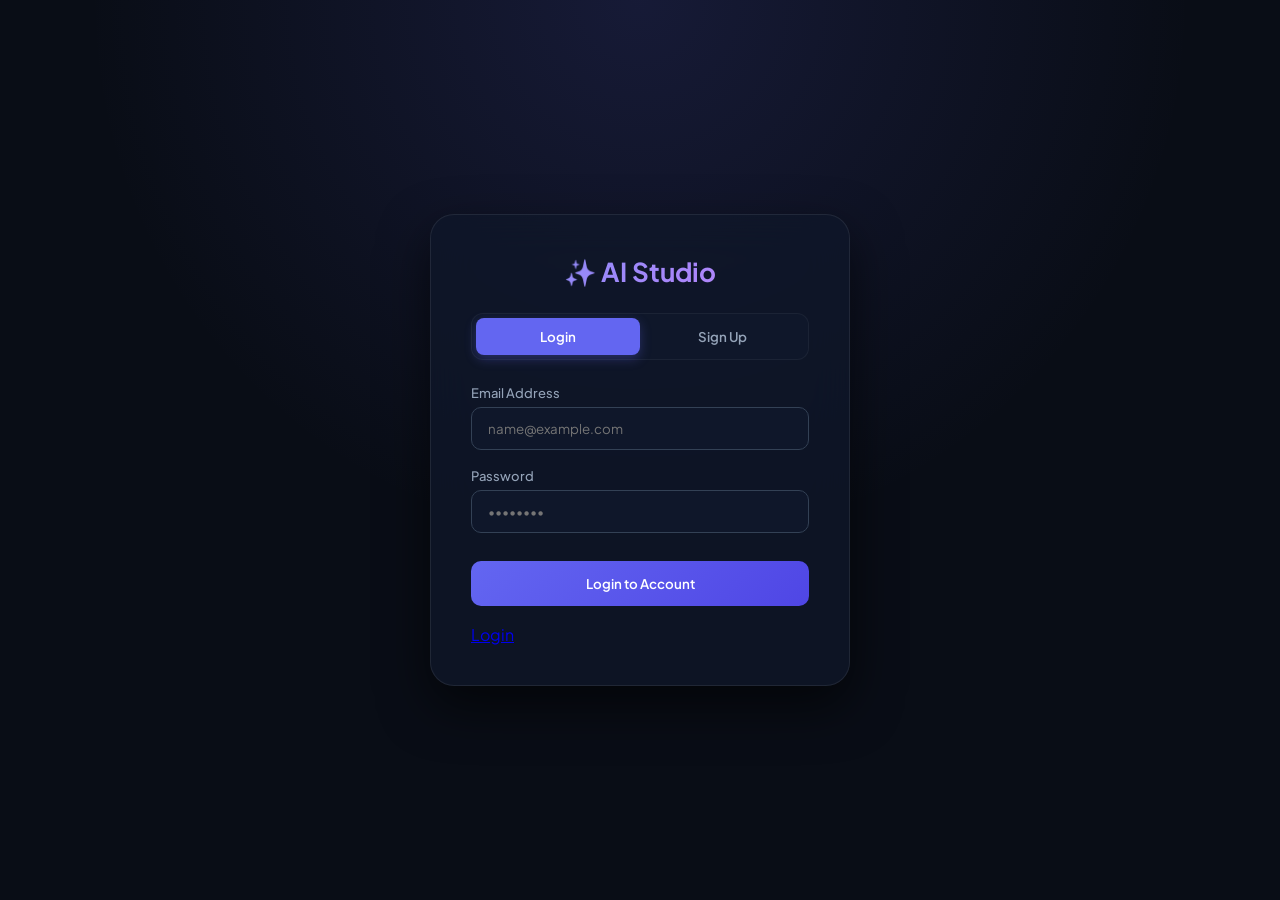
==== index.html @ b4fbde6f "Create index.html" ====
<!DOCTYPE html>
<html lang="en">
<head>
    <meta charset="UTF-8">
    <meta http-equiv="refresh" content="0; url=./auth/index.html">
    <title>Redirecting...</title>
</head>
<body>
    <p>Loading... <a href="./auth/index.html">Click here if not redirected</a></p>
</body>
</html>
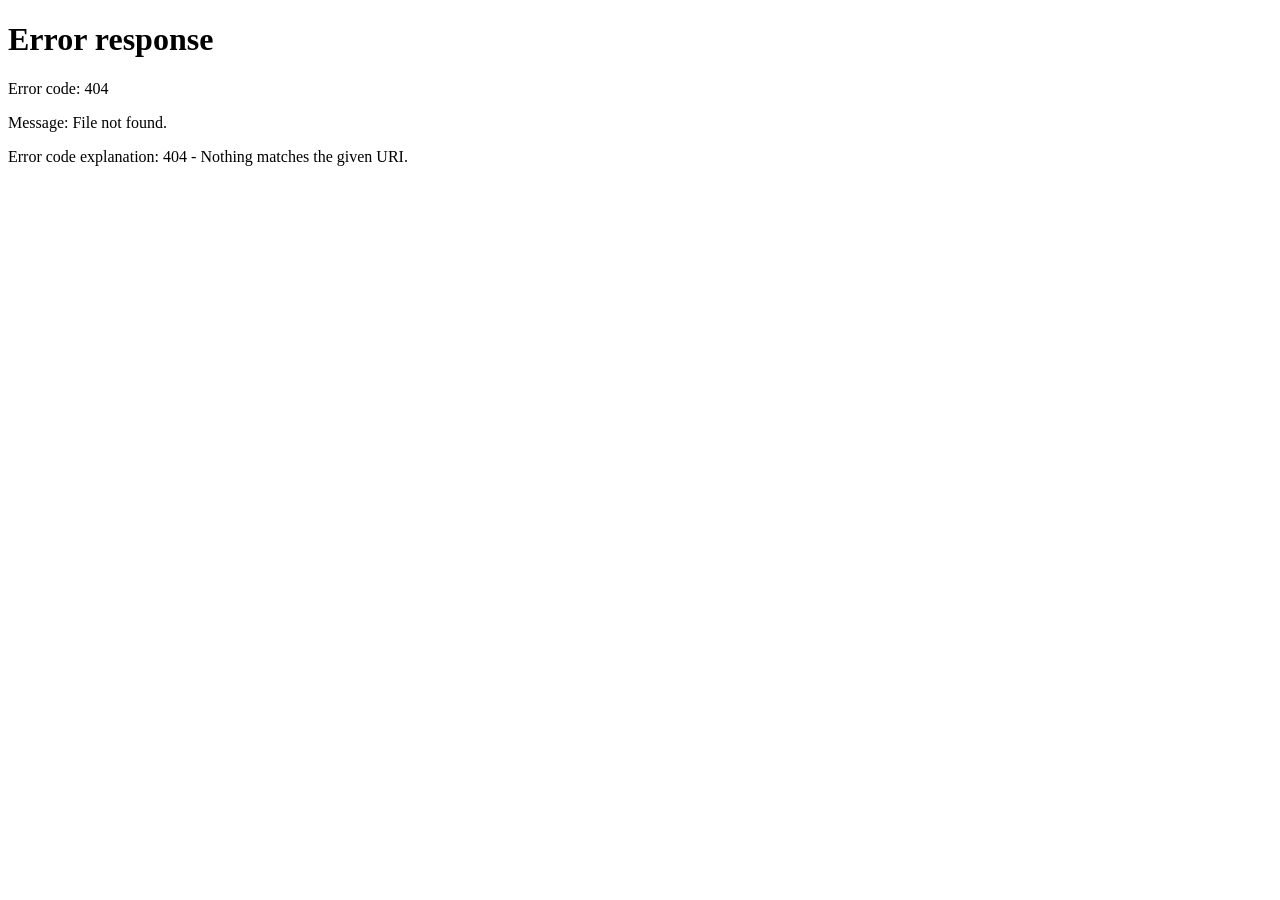
==== commit f37e24a6: "Update index.html" ====
--- a/index.html
+++ b/index.html
@@ -9,4 +9,3 @@
     <p>Loading... <a href="./auth/index.html">Click here if not redirected</a></p>
 </body>
 </html>
-
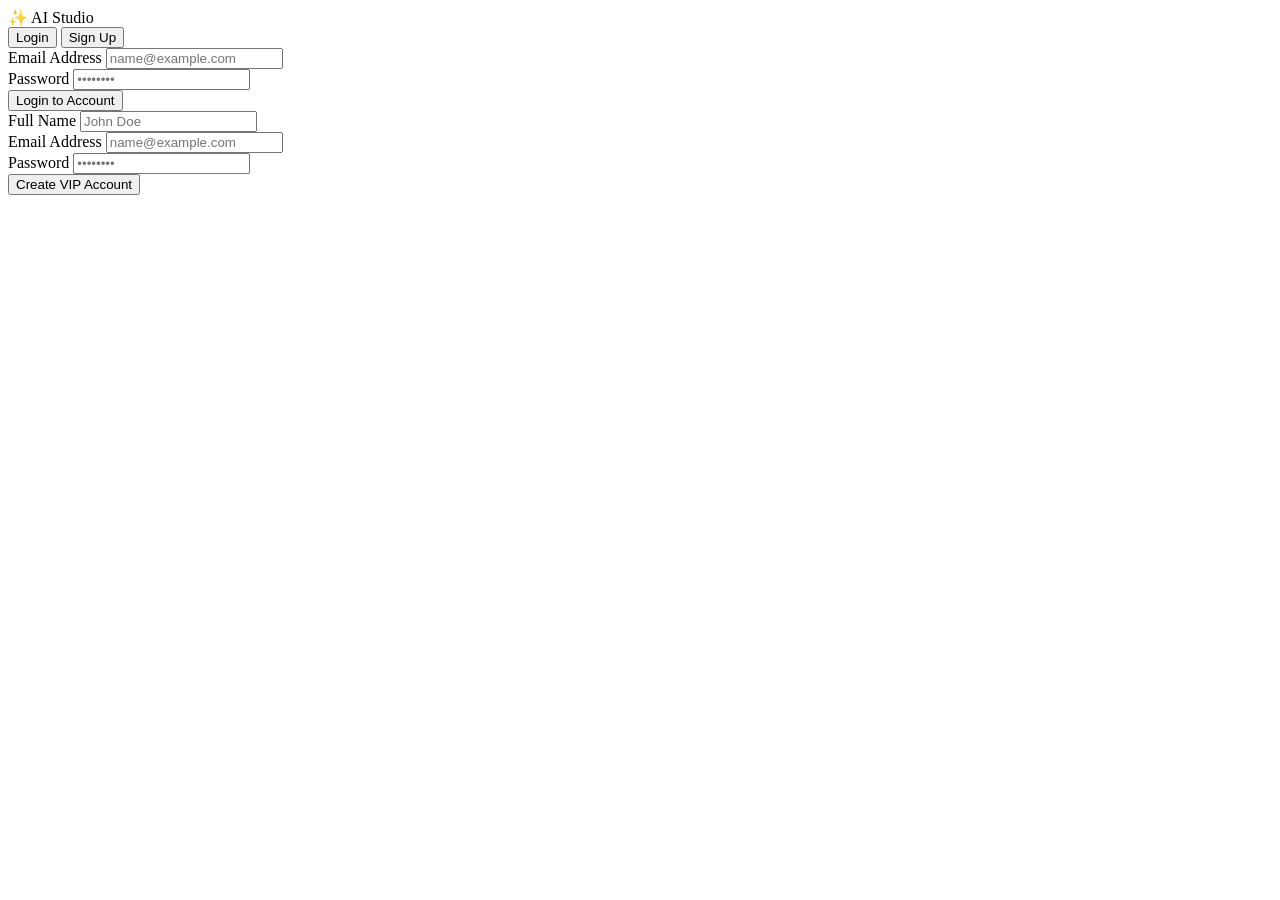
==== commit 70e6bde5: "Create index.html" ====
--- a/index.html
+++ b/index.html
@@ -2,10 +2,51 @@
 <html lang="en">
 <head>
     <meta charset="UTF-8">
-    <meta http-equiv="refresh" content="0; url=./auth/index.html">
-    <title>Redirecting...</title>
+    <meta name="viewport" content="width=device-width, initial-scale=1.0">
+    <title>AI Studio - Authentication</title>
+    <link rel="stylesheet" href="style.css">
 </head>
 <body>
-    <p>Loading... <a href="./auth/index.html">Click here if not redirected</a></p>
+    <div class="auth-card">
+        <div class="brand-logo">✨ AI Studio</div>
+        
+        <!-- Toggle Tabs -->
+        <div class="tab-container">
+            <button id="loginTabBtn" class="tab-btn active" type="button" onclick="switchTab('login')">Login</button>
+            <button id="signupTabBtn" class="tab-btn" type="button" onclick="switchTab('signup')">Sign Up</button>
+        </div>
+
+        <!-- LOGIN FORM -->
+        <form id="loginForm" class="auth-form">
+            <div class="input-group">
+                <label>Email Address</label>
+                <input type="email" id="loginEmail" placeholder="name@example.com" required>
+            </div>
+            <div class="input-group">
+                <label>Password</label>
+                <input type="password" id="loginPassword" placeholder="••••••••" required>
+            </div>
+            <button type="submit" class="primary-btn">Login to Account</button>
+        </form>
+
+        <!-- SIGNUP FORM -->
+        <form id="signupForm" class="auth-form hidden">
+            <div class="input-group">
+                <label>Full Name</label>
+                <input type="text" id="signupName" placeholder="John Doe" required>
+            </div>
+            <div class="input-group">
+                <label>Email Address</label>
+                <input type="email" id="signupEmail" placeholder="name@example.com" required>
+            </div>
+            <div class="input-group">
+                <label>Password</label>
+                <input type="password" id="signupPassword" placeholder="••••••••" required>
+            </div>
+            <button type="submit" class="primary-btn">Create VIP Account</button>
+        </form>
+    </div>
+
+    <script src="script.js"></script>
 </body>
-</html>
+                  </html>
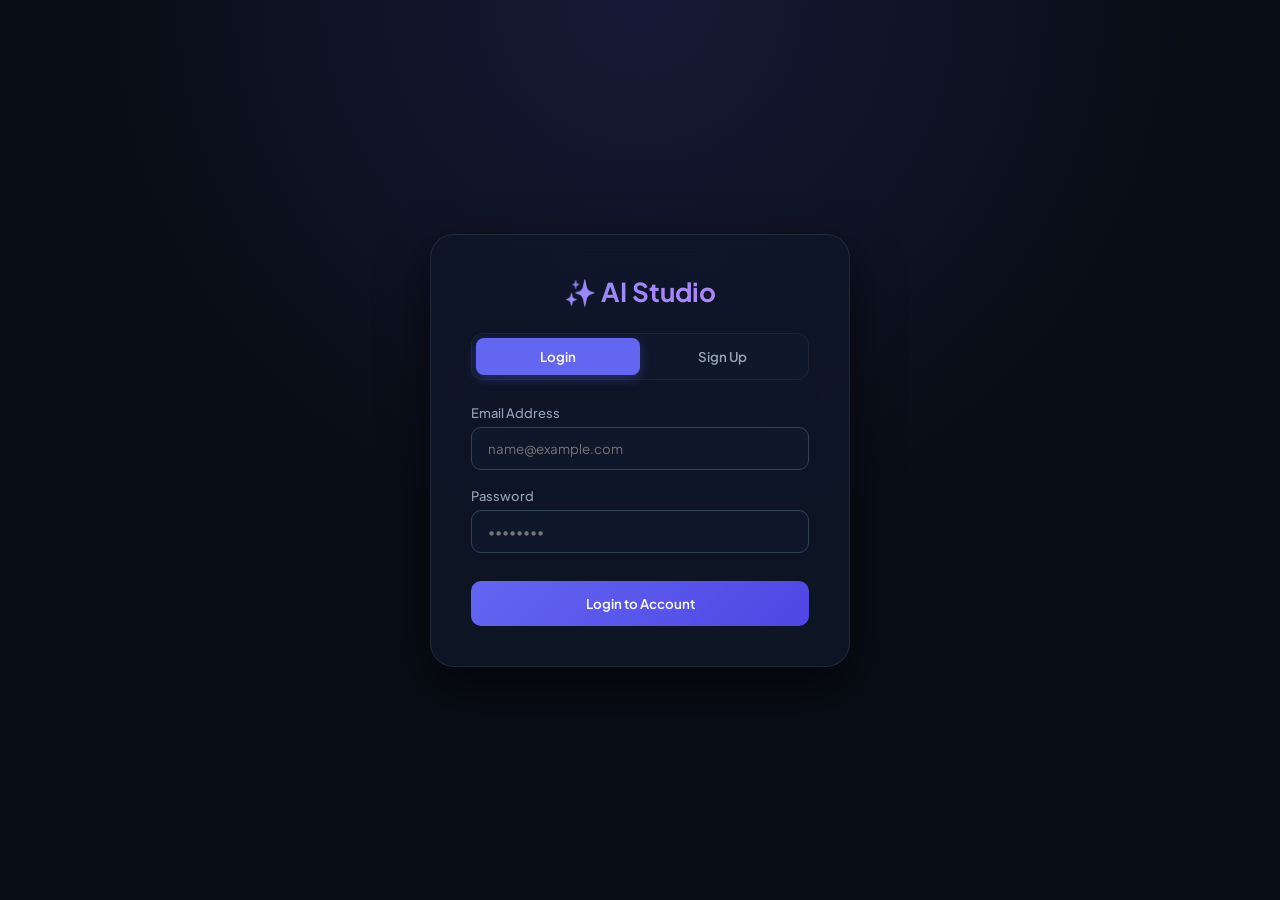
==== commit c884e84b: "Update index.html" ====
--- a/index.html
+++ b/index.html
@@ -33,7 +33,7 @@
         <form id="signupForm" class="auth-form hidden">
             <div class="input-group">
                 <label>Full Name</label>
-                <input type="text" id="signupName" placeholder="John Doe" required>
+                <input type="text" id="signupName" placeholder="Ali" required>
             </div>
             <div class="input-group">
                 <label>Email Address</label>
@@ -43,7 +43,7 @@
                 <label>Password</label>
                 <input type="password" id="signupPassword" placeholder="••••••••" required>
             </div>
-            <button type="submit" class="primary-btn">Create VIP Account</button>
+            <button type="submit" class="primary-btn">Create Account</button>
         </form>
     </div>
 
--- a/style.css
+++ b/style.css
@@ -0,0 +1,120 @@
+@import url('https://fonts.googleapis.com/css2?family=Plus+Jakarta+Sans:wght@400;500;600;700&display=swap');
+
+* {
+    margin: 0;
+    padding: 0;
+    box-sizing: border-box;
+    font-family: 'Plus Jakarta Sans', sans-serif;
+}
+
+body {
+    background: #090d16;
+    background-image: radial-gradient(circle at 50% 0%, rgba(99, 102, 241, 0.15), transparent 50%);
+    min-height: 100vh;
+    display: flex;
+    justify-content: center;
+    align-items: center;
+    color: #f8fafc;
+}
+
+.auth-card {
+    background: rgba(15, 23, 42, 0.75);
+    backdrop-filter: blur(20px);
+    border: 1px solid rgba(255, 255, 255, 0.08);
+    border-radius: 24px;
+    padding: 40px;
+    width: 100%;
+    max-width: 420px;
+    box-shadow: 0 20px 50px rgba(0, 0, 0, 0.6);
+}
+
+.brand-logo {
+    font-size: 26px;
+    font-weight: 700;
+    text-align: center;
+    background: linear-gradient(135deg, #818cf8, #c084fc);
+    -webkit-background-clip: text;
+    -webkit-text-fill-color: transparent;
+    margin-bottom: 25px;
+}
+
+.tab-container {
+    display: flex;
+    background: #0f172a;
+    padding: 4px;
+    border-radius: 12px;
+    margin-bottom: 25px;
+    border: 1px solid rgba(255, 255, 255, 0.05);
+}
+
+.tab-btn {
+    flex: 1;
+    padding: 10px;
+    border: none;
+    background: transparent;
+    color: #94a3b8;
+    font-weight: 600;
+    border-radius: 8px;
+    cursor: pointer;
+    transition: 0.3s;
+}
+
+.tab-btn.active {
+    background: #6366f1;
+    color: #ffffff;
+    box-shadow: 0 4px 12px rgba(99, 102, 241, 0.3);
+}
+
+.auth-form {
+    display: flex;
+    flex-direction: column;
+    gap: 18px;
+}
+
+.auth-form.hidden {
+    display: none;
+}
+
+.input-group {
+    display: flex;
+    flex-direction: column;
+    gap: 6px;
+}
+
+.input-group label {
+    font-size: 13px;
+    color: #94a3b8;
+    font-weight: 500;
+}
+
+.input-group input {
+    background: #0f172a;
+    border: 1px solid #334155;
+    padding: 12px 16px;
+    border-radius: 10px;
+    color: #fff;
+    outline: none;
+    transition: 0.2s;
+}
+
+.input-group input:focus {
+    border-color: #818cf8;
+    box-shadow: 0 0 0 3px rgba(129, 140, 248, 0.15);
+}
+
+.primary-btn {
+    background: linear-gradient(135deg, #6366f1, #4f46e5);
+    color: #fff;
+    border: none;
+    padding: 14px;
+    border-radius: 10px;
+    font-weight: 600;
+    cursor: pointer;
+    margin-top: 10px;
+    transition: 0.3s;
+}
+
+.primary-btn:hover {
+    transform: translateY(-2px);
+    box-shadow: 0 8px 20px rgba(99, 102, 241, 0.4);
+  }
